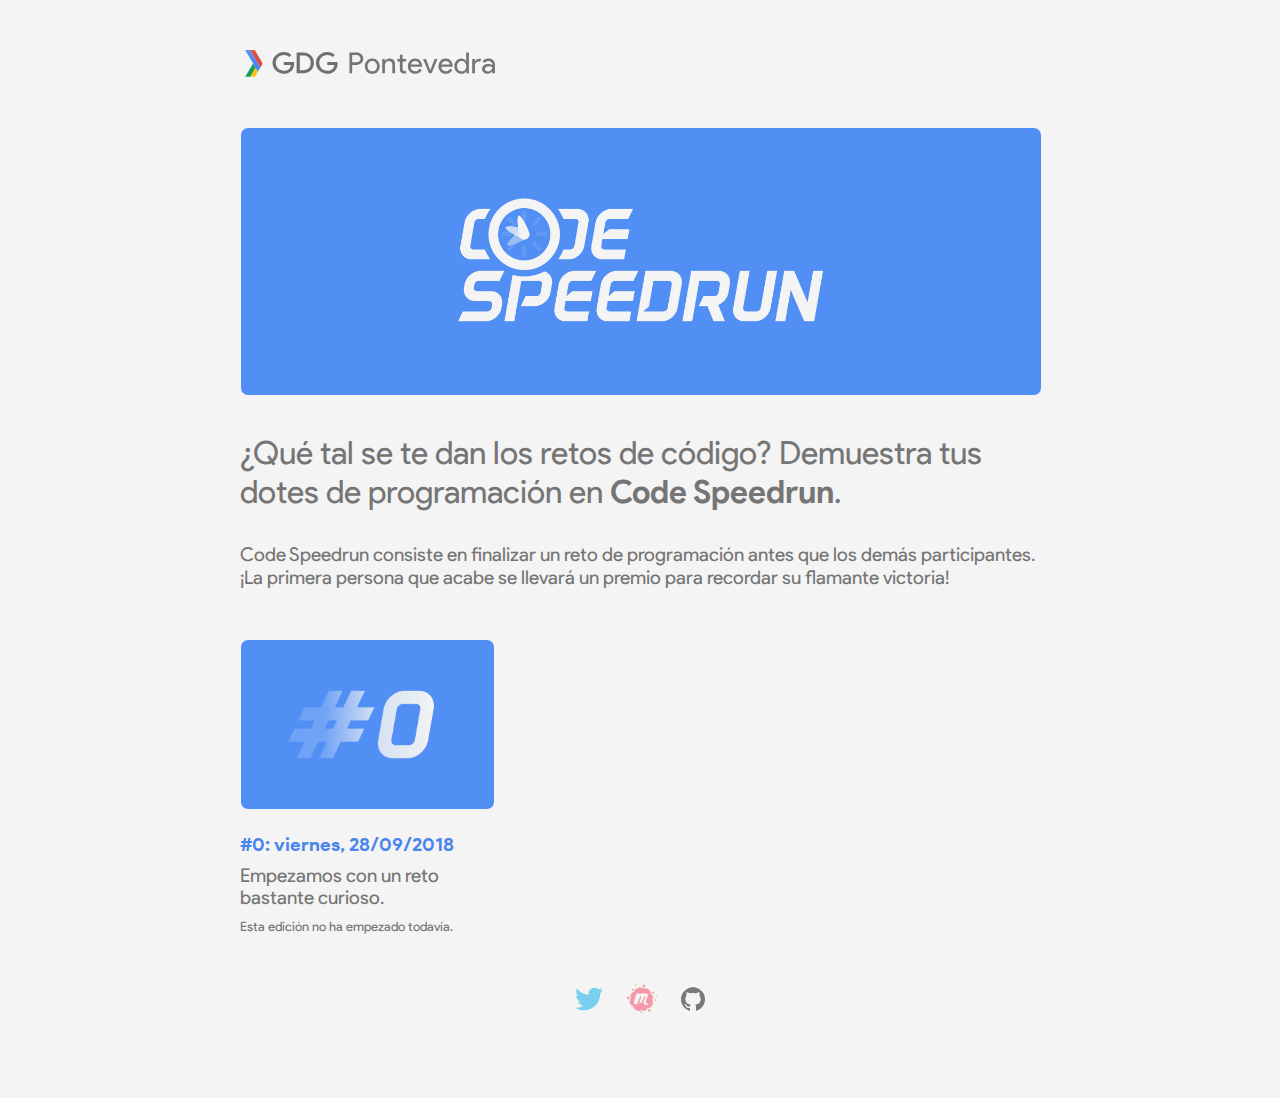
==== code-speedrun/index.html @ 05258a90 "Grid de eventos, Code Speedrun" ====
<!DOCTYPE html>
<html>

	<head>

		<meta charset="utf-8">
		<meta http-equiv="X-UA-Compatible" content="IE=edge">
		<meta name="viewport" content="width=device-width, initial-scale=1">

		<title>Code Speedrun - GDG Pontevedra</title>
		<meta name="description" content="Página web del GDG Pontevedra, un grupo de desarrolladores de Google con el objetivo de unir a la comunidad de programadores de Pontevedra y alrededores.">
		<meta name="author" content="GDG Pontevedra">

		<link href="../css/style.css" rel="stylesheet">

		<!-- Favicons -->
		<link rel="icon" href="../favicon.ico">
		<link rel="apple-touch-icon" sizes="180x180" href="../images/icons/apple-touch-icon.png">
		<link rel="icon" type="image/png" sizes="32x32" href="../images/icons/favicon-32x32.png">
		<link rel="icon" type="image/png" sizes="16x16" href="../images/icons/favicon-16x16.png">
		<link rel="manifest" href="../images/icons/site.webmanifest">
		<link rel="shortcut icon" href="../favicon.ico">

	</head>

	<body>

		<div id="header">
			<img id="gdg-logo" src="../images/logos/gdg-pontevedra-logo.svg">
		</div>

		<img id="image-header" src="../images/banners/code-speedrun-banner.png">

		<p id="text-header">¿Qué tal se te dan los retos de código? Demuestra tus dotes de programación en <b>Code Speedrun</b>.</p>

		<p>Code Speedrun consiste en finalizar un reto de programación antes que los demás participantes. ¡La primera persona que acabe se llevará un premio para recordar su flamante victoria!</p>

		<div id="event-grid">
			<div class="event-cell">
				<a href="#"><img src="../images/events/code-speedrun/code-speedrun-0.png"></a>
				<p class="event-cell-title"><b><a href="#">#0: viernes, 28/09/2018</a></b></p>
				<p class="event-cell-subtitle">Empezamos con un reto bastante curioso.</p>
				<p class="event-cell-subtitle-mini">Esta edición no ha empezado todavía.</p>
			</div>
		</div>

		<div id="footer">
			<a href="https://twitter.com/GDGPontevedra" target="_blank"><img id="twitter-icon" class="link-icon" src="../images/links/twitter-icon.svg"></a>
			<a href="https://www.meetup.com/es-ES/GDG-Pontevedra" target="_blank"><img class="link-icon" src="../images/links/meetup-icon.svg"></a>
			<a href="https://github.com/gdg-pontevedra" target="_blank"><img id="github-icon" class="link-icon" src="../images/links/github-icon.svg"></a>
		</div>

	</body>

</html>
---- css/style.css ----
/* GDG Pontevedra Website */

@font-face {
    font-family: ProductSans;
    src: url(../fonts/ProductSans-Regular.ttf);
}

@font-face {
    font-family: ProductSans;
    src: url(../fonts/ProductSans-Bold.ttf);
    font-weight: bold;
}

* {
	-webkit-font-smoothing: antialiased;
	-moz-osx-font-smoothing: grayscale;
}

body {
	font-family: ProductSans;
	color: #757575;
	font-size: 14pt;
	background-color: #F4F4F4;
	margin: 0 auto;
	margin-bottom: 20px;
	padding: 50px 20px;
	max-width: 800px;
}

h3 {
	margin-top: 40px;
}

a {
	text-decoration: none;
	color: #4885ED;
	transition: color 0.2s ease;
}

a:hover {
	color: #5895FD;
	transition: color 0.2s ease;
}


/* Header */

#header {
	display: grid;
	grid-template-columns: auto auto;
	margin-bottom: 50px;
}

#gdg-logo {
	width: 100%;
	max-width: 250px;
	padding-left: 5px;
}

#header-flag {
	margin-left: auto;
	padding-top: 3px;
	padding-right: 5px;
}

#header-flag > img {
	width: 30px;
}

#image-header {
	width: 100%;
	border: 1px rgba(0, 0, 0, 0) solid;
	border-radius: 8px;
}

#text-header {
	font-size: 24pt;
}


/* Event Grid */

#event-grid {
	margin-top: 50px;
	display: grid;
	grid-template-columns: repeat(3, 1fr);
	grid-column-gap: 20px;
	grid-row-gap: 30px;
}

.event-cell {
	line-height: 1.2;
	width: 100%;
}

.event-cell img {
	width: 100%;
	border: 1px rgba(0, 0, 0, 0) solid;
	border-radius: 8px;
}

.event-cell-title {
	margin-bottom: -10px;
}

.event-cell-subtitle {
	margin-bottom: -5px;
}

.event-cell-subtitle-mini {
	margin-bottom: -10px;
	font-size: 10pt;
}


/* Footer */

#footer {
	text-align: center;
	margin-top: 50px;
}

#footer > a {
	display: inline-block;
}

.link-icon {
	width: 30px;
	padding: 10px;
	opacity: 0.5;
	transition: opacity 0.2s ease;
}

.link-icon:hover {
	opacity: 1.0;
	transition: opacity 0.2s ease;
}

#twitter-icon {
	width: 28px;
}

#github-icon {
	width: 24px;
	padding-bottom: 12px;
}


/* Media Queries */

@media (max-width: 350px) {
	#header-flag { 
		display: none;
	}
}

@media (max-width: 700px) {
	#event-grid { 
		grid-template-columns: repeat(2, 1fr);
	}
}

@media (max-width: 500px) {
	#event-grid { 
		grid-template-columns: 1fr;
	}
}


/* Unused */

#placeholder {
	position: absolute;
	margin: auto;
	top: 0;
	right: 0;
	bottom: 0;
	left: 0;
	width: 250px;
	height: 100px;
}

#placeholder-subtitle {
	font-size: 14pt;
	text-align: center;
}
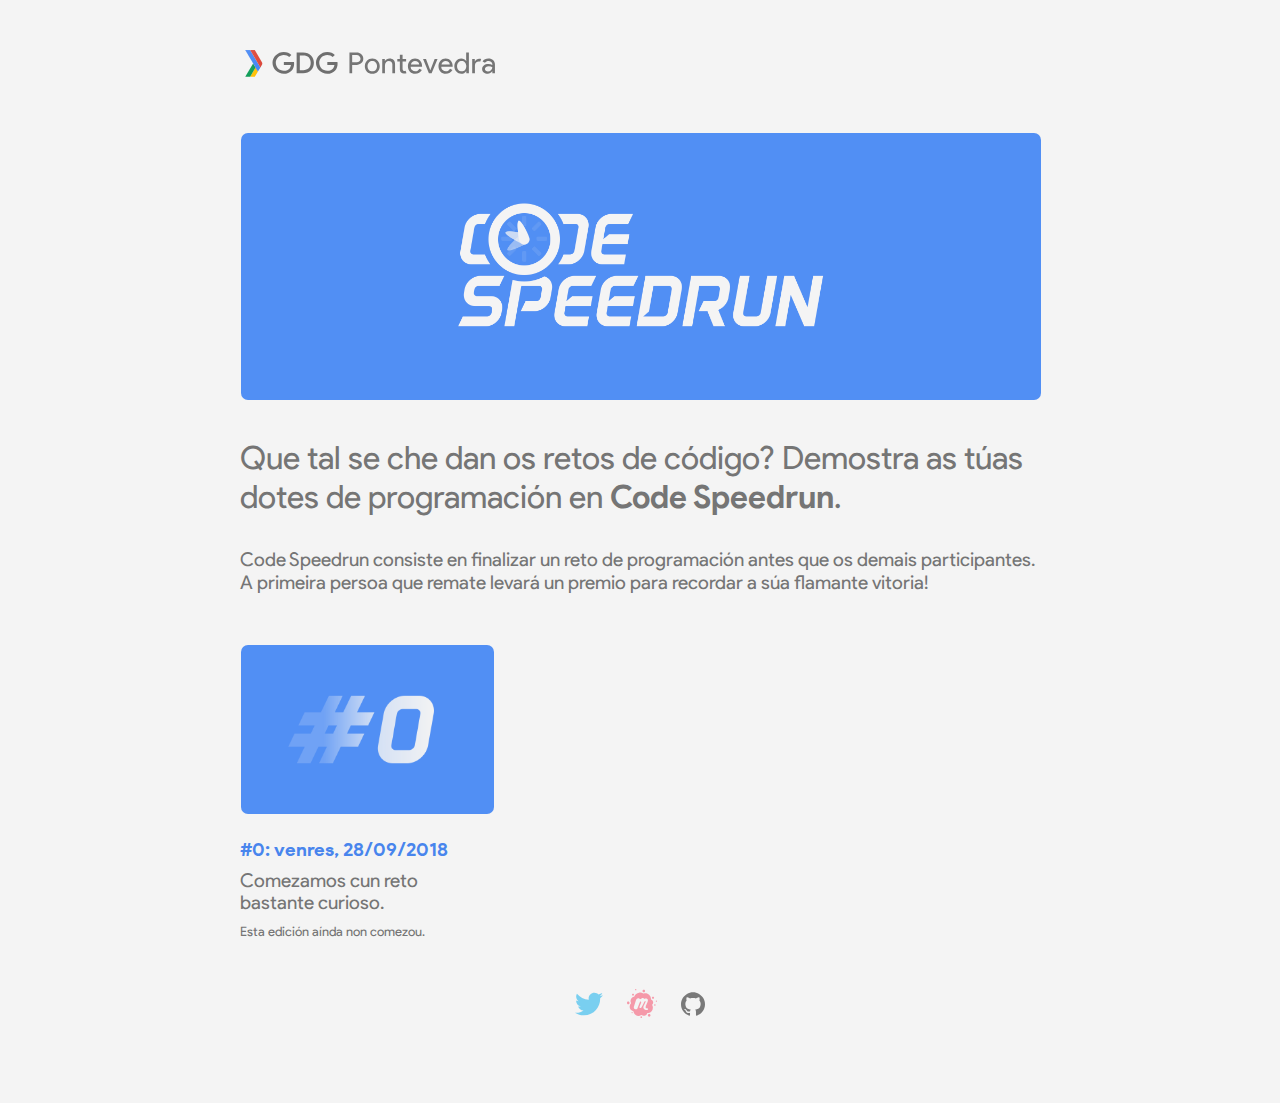
==== commit 2df4f5b8: "Traducción a gallego" ====
--- a/code-speedrun/index.html
+++ b/code-speedrun/index.html
@@ -26,21 +26,21 @@
 	<body>
 
 		<div id="header">
-			<img id="gdg-logo" src="../images/logos/gdg-pontevedra-logo.svg">
+			<a href="/"><img id="gdg-logo" src="../images/logos/gdg-pontevedra-logo.svg"></a>
 		</div>
 
 		<img id="image-header" src="../images/banners/code-speedrun-banner.png">
 
-		<p id="text-header">¿Qué tal se te dan los retos de código? Demuestra tus dotes de programación en <b>Code Speedrun</b>.</p>
+		<p id="text-header">Que tal se che dan os retos de código? Demostra as túas dotes de programación en <b>Code Speedrun</b>.</p>
 
-		<p>Code Speedrun consiste en finalizar un reto de programación antes que los demás participantes. ¡La primera persona que acabe se llevará un premio para recordar su flamante victoria!</p>
+		<p>Code Speedrun consiste en finalizar un reto de programación antes que os demais participantes. A primeira persoa que remate levará un premio para recordar a súa flamante vitoria!</p>
 
 		<div id="event-grid">
 			<div class="event-cell">
-				<a href="#"><img src="../images/events/code-speedrun/code-speedrun-0.png"></a>
-				<p class="event-cell-title"><b><a href="#">#0: viernes, 28/09/2018</a></b></p>
-				<p class="event-cell-subtitle">Empezamos con un reto bastante curioso.</p>
-				<p class="event-cell-subtitle-mini">Esta edición no ha empezado todavía.</p>
+				<a href="/code-speedrun/0"><img src="../images/events/code-speedrun/code-speedrun-0.png"></a>
+				<p class="event-cell-title"><b><a href="/code-speedrun/0">#0: venres, 28/09/2018</a></b></p>
+				<p class="event-cell-subtitle">Comezamos cun reto bastante curioso.</p>
+				<p class="event-cell-subtitle-mini">Esta edición aínda non comezou.</p>
 			</div>
 		</div>
 
--- a/css/style.css
+++ b/css/style.css
@@ -86,7 +86,7 @@
 	display: grid;
 	grid-template-columns: repeat(3, 1fr);
 	grid-column-gap: 20px;
-	grid-row-gap: 30px;
+	grid-row-gap: 50px;
 }
 
 .event-cell {
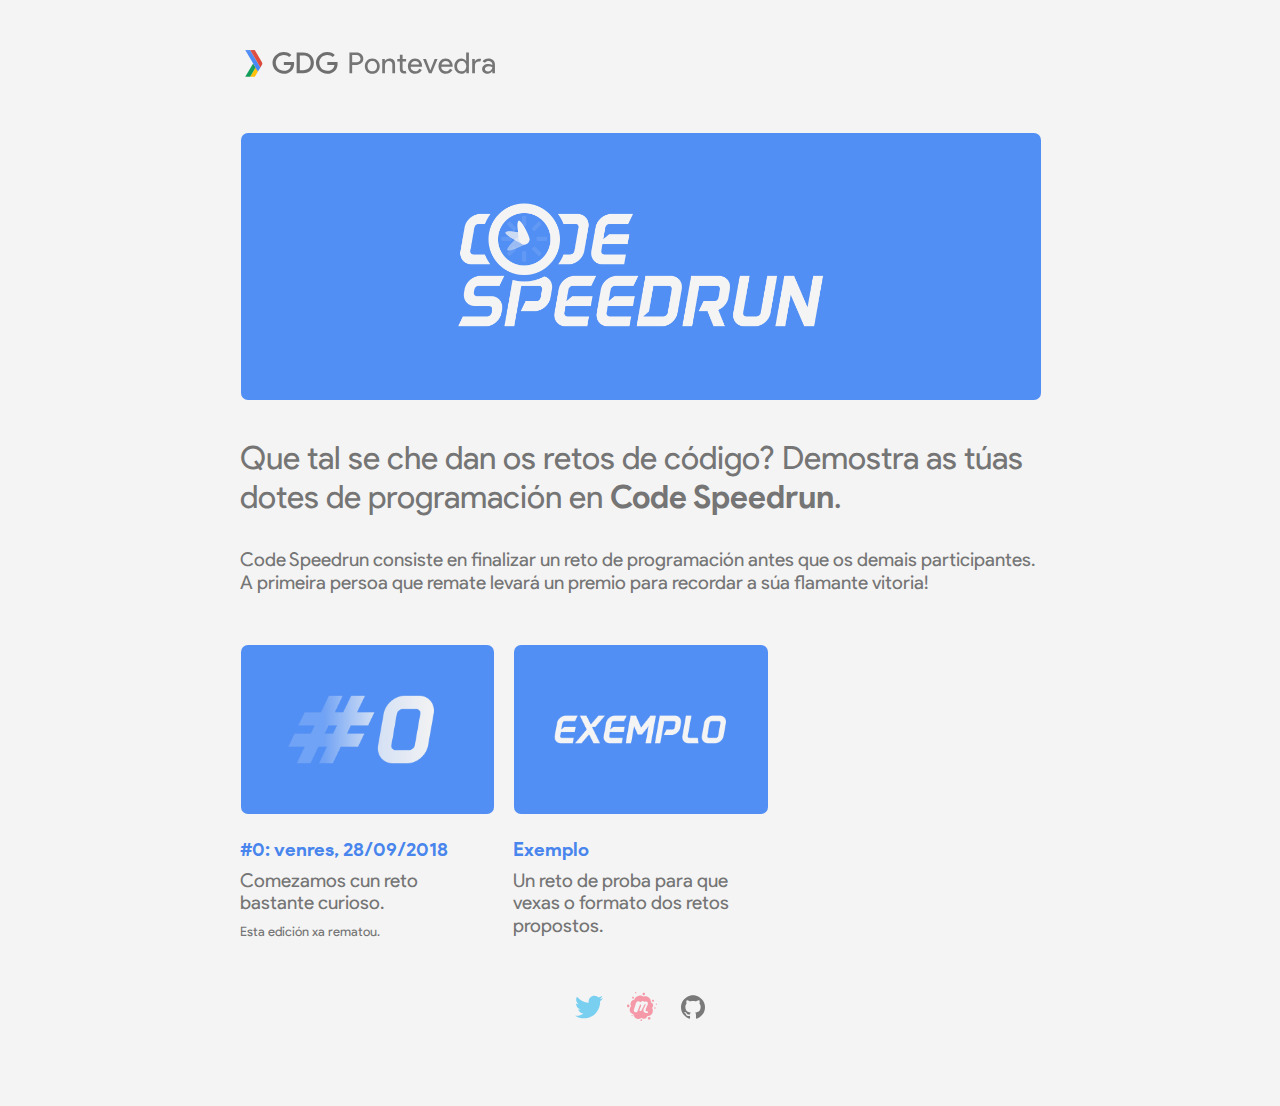
==== commit 4048b416: "Code Speedrun #0 - Actualización" ====
--- a/code-speedrun/index.html
+++ b/code-speedrun/index.html
@@ -40,7 +40,12 @@
 				<a href="/code-speedrun/0"><img src="../images/events/code-speedrun/code-speedrun-0.png"></a>
 				<p class="event-cell-title"><b><a href="/code-speedrun/0">#0: venres, 28/09/2018</a></b></p>
 				<p class="event-cell-subtitle">Comezamos cun reto bastante curioso.</p>
-				<p class="event-cell-subtitle-mini">Esta edición aínda non comezou.</p>
+				<p class="event-cell-subtitle-mini">Esta edición xa rematou.</p>
+			</div>
+			<div class="event-cell">
+				<a href="/code-speedrun/exemplo"><img src="../images/events/code-speedrun/code-speedrun-example.png"></a>
+				<p class="event-cell-title"><b><a href="/code-speedrun/0">Exemplo</a></b></p>
+				<p class="event-cell-subtitle">Un reto de proba para que vexas o formato dos retos propostos.</p>
 			</div>
 		</div>
 
--- a/css/style.css
+++ b/css/style.css
@@ -43,6 +43,18 @@
 	transition: color 0.2s ease;
 }
 
+code {
+	/*
+	margin-left: 2px;
+	border-left: 4px #A5A5A5 solid;
+	padding: 4px 6px 6px 20px;
+	*/
+	padding: 4px 6px 6px 4px;
+	background-color: #FFFEFA;
+	border: 1px solid #FFFEFA;
+	border-radius: 4px;
+}
+
 
 /* Header */
 
@@ -144,6 +156,14 @@
 #github-icon {
 	width: 24px;
 	padding-bottom: 12px;
+}
+
+
+/* Code Speedrun */
+
+.code-speedrun-output {
+	margin-top: 20px;
+	margin-bottom: 30px;
 }
 
 
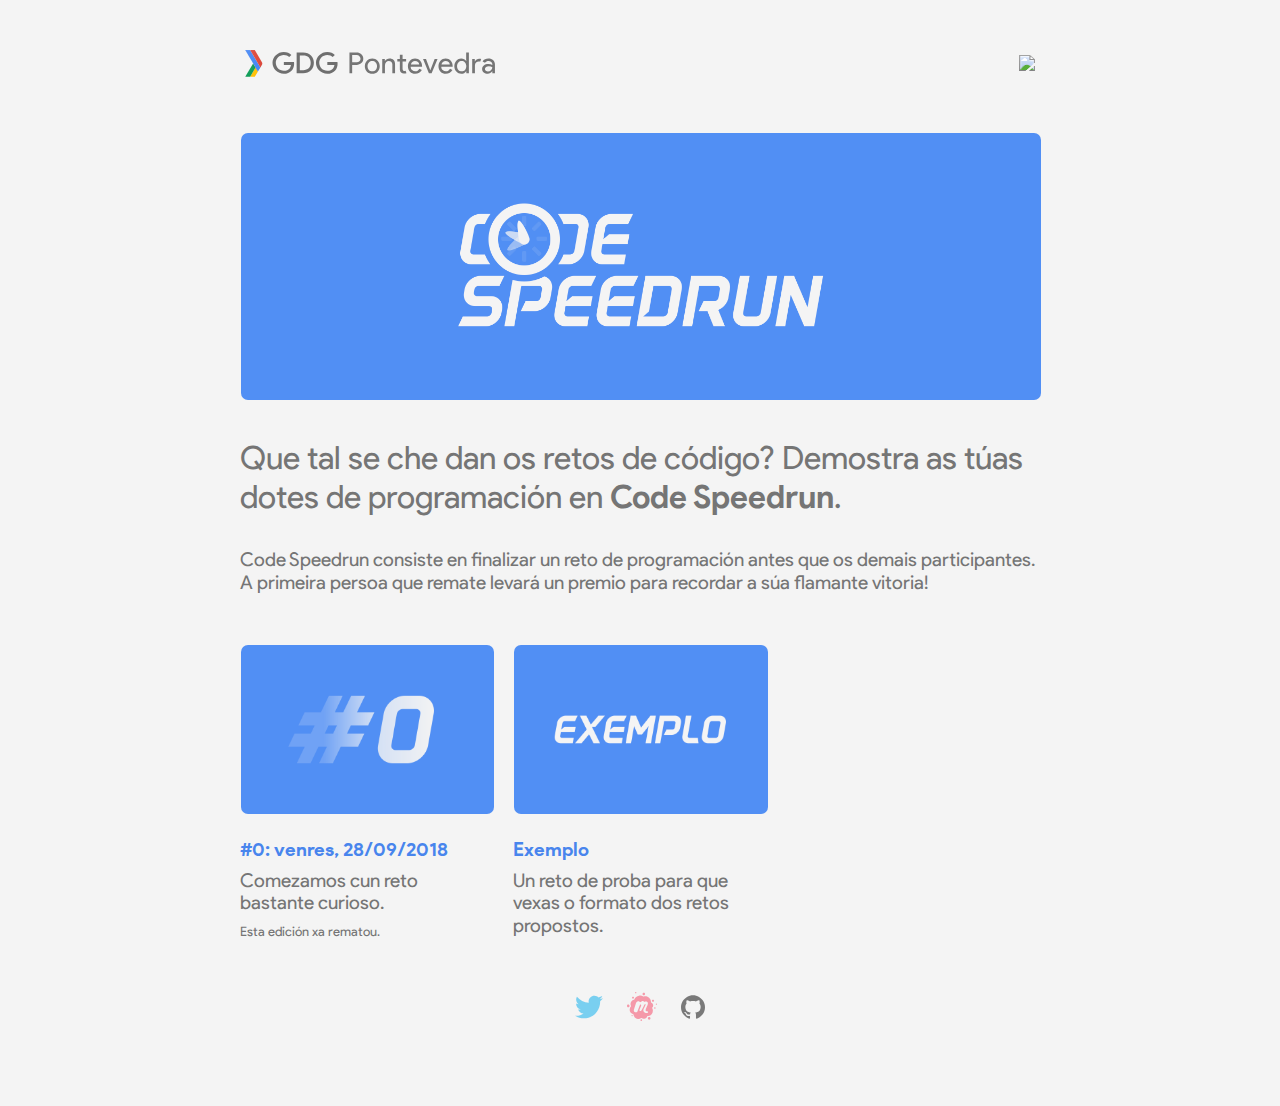
==== commit 1c315f7f: "Cambio das descripcións, DevFest" ====
--- a/code-speedrun/index.html
+++ b/code-speedrun/index.html
@@ -8,7 +8,7 @@
 		<meta name="viewport" content="width=device-width, initial-scale=1">
 
 		<title>Code Speedrun - GDG Pontevedra</title>
-		<meta name="description" content="Página web del GDG Pontevedra, un grupo de desarrolladores de Google con el objetivo de unir a la comunidad de programadores de Pontevedra y alrededores.">
+		<meta name="description" content="Demostra as túas dotes de programación en Code Speedrun, unha competición do GDG Pontevedra.">
 		<meta name="author" content="GDG Pontevedra">
 
 		<link href="../css/style.css" rel="stylesheet">
@@ -27,6 +27,7 @@
 
 		<div id="header">
 			<a href="/"><img id="gdg-logo" src="../images/logos/gdg-pontevedra-logo.svg"></a>
+			<a id="header-flag" href="/es/code-speedrun"><img src="../images/flags/es-flag.png"></a>
 		</div>
 
 		<img id="image-header" src="../images/banners/code-speedrun-banner.png">
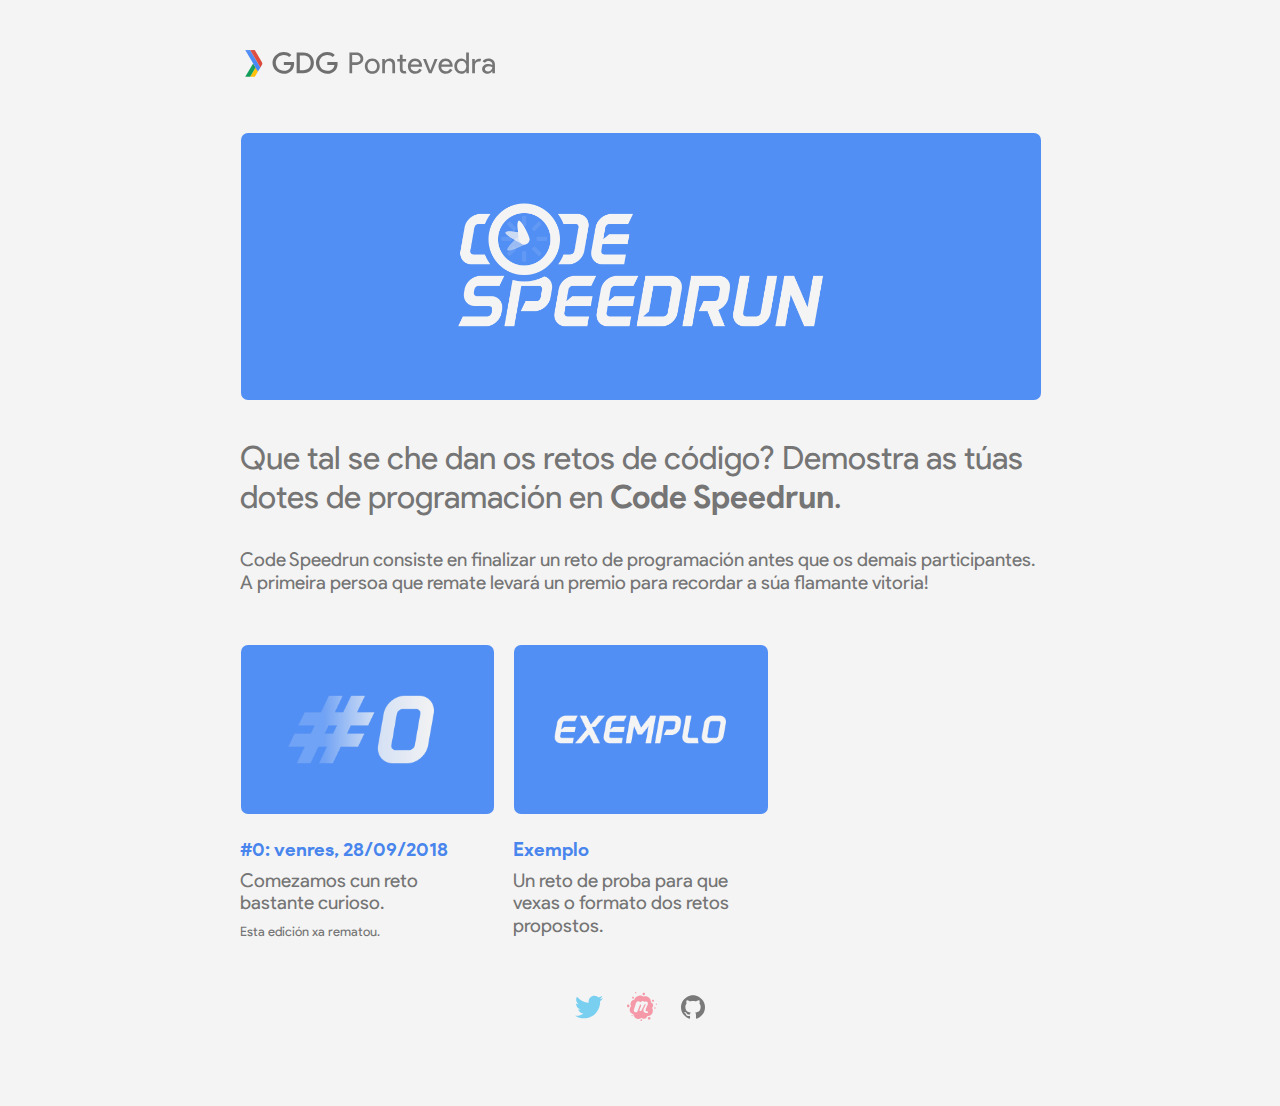
==== commit e66cb47c: "Correccións" ====
--- a/code-speedrun/index.html
+++ b/code-speedrun/index.html
@@ -27,7 +27,6 @@
 
 		<div id="header">
 			<a href="/"><img id="gdg-logo" src="../images/logos/gdg-pontevedra-logo.svg"></a>
-			<a id="header-flag" href="/es/code-speedrun"><img src="../images/flags/es-flag.png"></a>
 		</div>
 
 		<img id="image-header" src="../images/banners/code-speedrun-banner.png">
